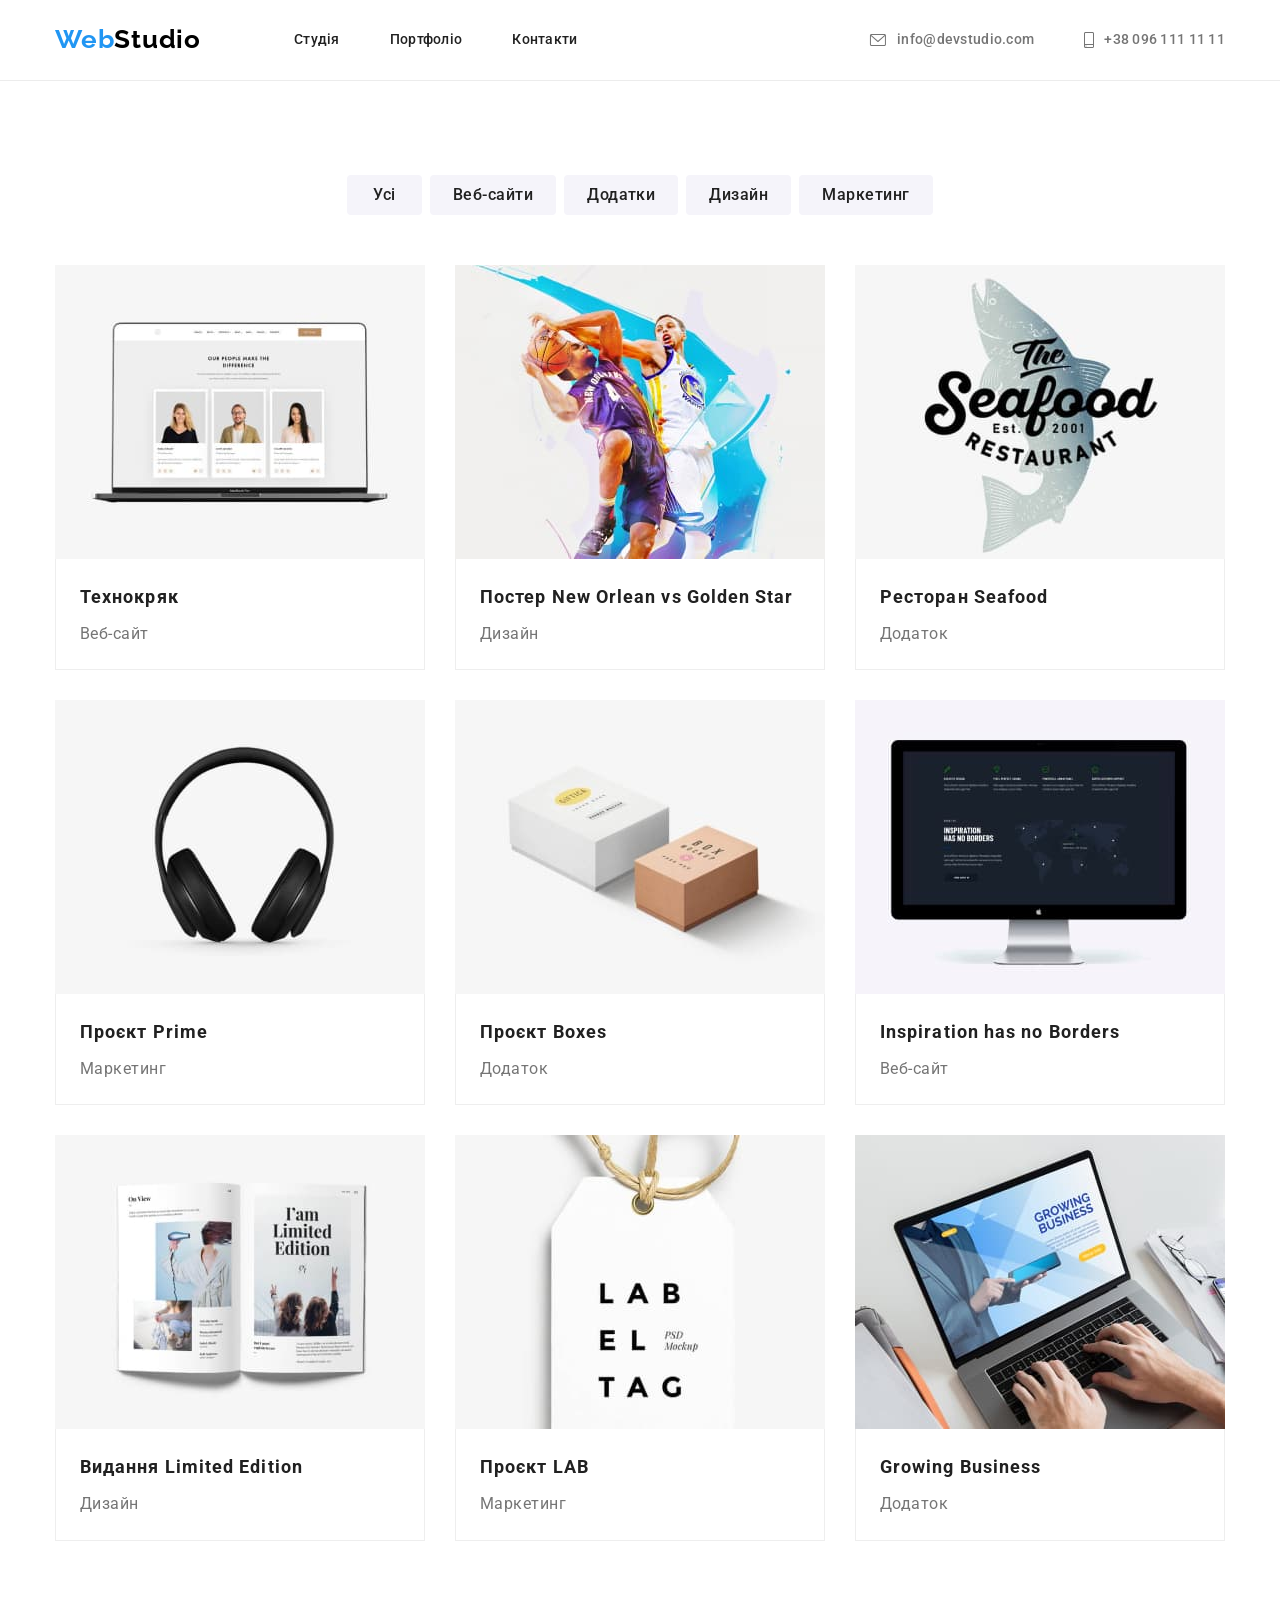
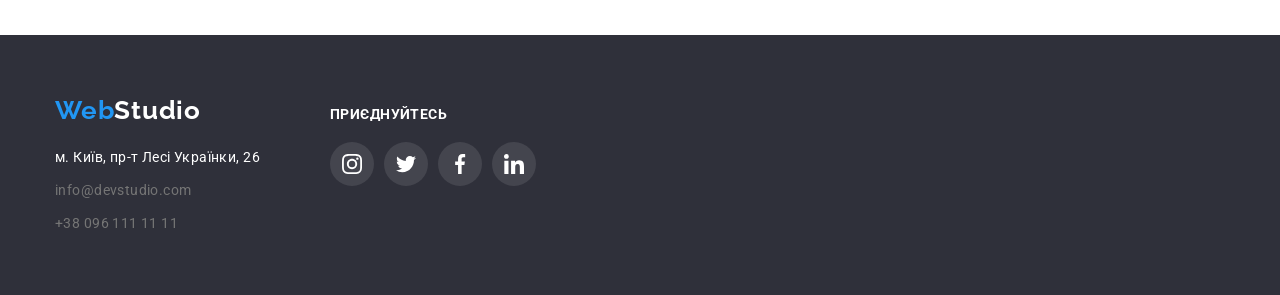
==== portfolio.html @ bf519549 "Initial commit" ====
<!DOCTYPE html>
<html lang="uk">
  <head>
    <meta charset="UTF-8" />
    <meta http-equiv="X-UA-Compatible" content="IE=edge" />
    <meta name="viewport" content="width=device-width, initial-scale=1.0" />
    <title>WebStudio</title>
    <!-- fonts -->
    <link rel="preconnect" href="https://fonts.googleapis.com" />
    <link rel="preconnect" href="https://fonts.gstatic.com" crossorigin />
    <link rel="preconnect" href="https://fonts.googleapis.com" />
    <link rel="preconnect" href="https://fonts.gstatic.com" crossorigin />
    <link
      href="https://fonts.googleapis.com/css2?family=Raleway:wght@700&family=Roboto:wght@400;500;700;900&display=swap"
      rel="stylesheet"
    />
    <!-- modern-normalize -->
    <link
      rel="stylesheet"
      href="https://cdnjs.cloudflare.com/ajax/libs/modern-normalize/1.1.0/modern-normalize.min.css"
      integrity="sha512-wpPYUAdjBVSE4KJnH1VR1HeZfpl1ub8YT/NKx4PuQ5NmX2tKuGu6U/JRp5y+Y8XG2tV+wKQpNHVUX03MfMFn9Q=="
      crossorigin="anonymous"
      referrerpolicy="no-referrer"
    />
    <!-- custom styles -->
    <link rel="stylesheet" href="./css/styles.css" />
  </head>
  <body>
    <header>
      <div class="container header">
        <nav class="nav">
          <a class="logo logo-header" href="./index.html"
            ><span class="logo-color">Web</span>Studio</a
          >
          <ul class="nav-list">
            <li class="nav-list-item">
              <a class="nav-list-item-link display-block" href="./index.html"
                >Студія</a
              >
            </li>
            <li class="nav-list-item">
              <a
                class="nav-list-item-link display-block"
                href="./portfolio.html"
                >Портфоліо</a
              >
            </li>
            <li class="nav-list-item">
              <a class="nav-list-item-link display-block" href="#contacts-link"
                >Контакти</a
              >
            </li>
          </ul>
        </nav>
        <ul class="header-contacts">
          <li class="header-contacts-item">
            <a
              class="header-contacts-item-link display-block"
              href="mailto:info@devstudio.com"
            >
              <svg class="icon-contacts" width="18" height="12">
                <use href="./images/icons.svg#icon-mail"></use>
              </svg>
              info@devstudio.com</a
            >
          </li>
          <li class="header-contacts-item">
            <a
              class="header-contacts-item-link display-block"
              href="tel:+380961111111"
            >
              <svg class="icon-contacts" width="10" height="16">
                <use href="./images/icons.svg#icon-smartphone"></use>
              </svg>
              +38 096 111 11 11</a
            >
          </li>
        </ul>
      </div>
    </header>
    <main>
      <section class="section">
        <div class="container">
          <h1 class="hidden-title">Проєкти портфоліо</h1>
          <ul class="filter-list">
            <li class="filter-list-item">
              <button class="filter-list-button all-btn" type="button">
                Усі
              </button>
            </li>
            <li class="filter-list-item">
              <button class="filter-list-button secondary-btn" type="button">
                Веб-сайти
              </button>
            </li>
            <li class="filter-list-item">
              <button class="filter-list-button secondary-btn" type="button">
                Додатки
              </button>
            </li>
            <li class="filter-list-item">
              <button class="filter-list-button secondary-btn" type="button">
                Дизайн
              </button>
            </li>

            <li class="filter-list-item-button">
              <button class="filter-list-button secondary-btn" type="button">
                Маркетинг
              </button>
            </li>
          </ul>
          <ul class="portfolio-content-list">
            <li class="portfolio-content-list-item">
              <a href="" class="portfolio-card">
                <img
                  src="./images/technocrack.jpg"
                  alt="зразок веб-сайту"
                  width="370"
                  height="294"
                />
                <div class="portfolio-content-list-text">
                  <h2 class="portfolio-content-list-item-heading">Технокряк</h2>
                  <p class="portfolio-content-list-item-text">Веб-сайт</p>
                </div>
              </a>
            </li>
            <li class="portfolio-content-list-item">
              <a href="" class="portfolio-card">
                <img
                  src="./images/poster.jpg"
                  alt="постер нба"
                  width="370"
                  height="294"
                />
                <div class="portfolio-content-list-text">
                  <h2 class="portfolio-content-list-item-heading">
                    Постер New Orlean vs Golden Star
                  </h2>
                  <p class="portfolio-content-list-item-text">Дизайн</p>
                </div>
              </a>
            </li>
            <li class="portfolio-content-list-item">
              <a href="" class="portfolio-card">
                <img
                  src="./images/seafood.jpg"
                  alt="логотип ресторану"
                  width="370"
                  height="294"
                />
                <div class="portfolio-content-list-text">
                  <h2 class="portfolio-content-list-item-heading">
                    Ресторан Seafood
                  </h2>
                  <p class="portfolio-content-list-item-text">Додаток</p>
                </div>
              </a>
            </li>
            <li class="portfolio-content-list-item">
              <a href="" class="portfolio-card">
                <img
                  src="./images/prime.jpg"
                  alt="слухавки"
                  width="370"
                  height="294"
                />
                <div class="portfolio-content-list-text">
                  <h2 class="portfolio-content-list-item-heading">
                    Проєкт Prime
                  </h2>
                  <p class="portfolio-content-list-item-text">Маркетинг</p>
                </div>
              </a>
            </li>
            <li class="portfolio-content-list-item">
              <a href="" class="portfolio-card">
                <img
                  src="./images/boxes.jpg"
                  alt="коробки"
                  width="370"
                  height="294"
                />
                <div class="portfolio-content-list-text">
                  <h2 class="portfolio-content-list-item-heading">
                    Проєкт Boxes
                  </h2>
                  <p class="portfolio-content-list-item-text">Додаток</p>
                </div>
              </a>
            </li>
            <li class="portfolio-content-list-item">
              <a href="" class="portfolio-card">
                <img
                  src="./images/noborders.jpg"
                  alt="зразок веб-сайту"
                  width="370"
                  height="294"
                />
                <div class="portfolio-content-list-text">
                  <h2 class="portfolio-content-list-item-heading">
                    Inspiration has no Borders
                  </h2>
                  <p class="portfolio-content-list-item-text">Веб-сайт</p>
                </div>
              </a>
            </li>
            <li class="portfolio-content-list-item">
              <a href="" class="portfolio-card">
                <img
                  src="./images/le.jpg"
                  alt="зразок оформлення сторінок"
                  width="370"
                  height="294"
                />
                <div class="portfolio-content-list-text">
                  <h2 class="portfolio-content-list-item-heading">
                    Видання Limited Edition
                  </h2>
                  <p class="portfolio-content-list-item-text">Дизайн</p>
                </div>
              </a>
            </li>
            <li class="portfolio-content-list-item">
              <a href="" class="portfolio-card">
                <img
                  src="./images/lab.jpg"
                  alt="проєкт лаб"
                  width="370"
                  height="294"
                />
                <div class="portfolio-content-list-text">
                  <h2 class="portfolio-content-list-item-heading">
                    Проєкт LAB
                  </h2>
                  <p class="portfolio-content-list-item-text">Маркетинг</p>
                </div>
              </a>
            </li>
            <li class="portfolio-content-list-item">
              <a href="" class="portfolio-card">
                <img
                  src="./images/business.jpg"
                  alt="зразок додатку"
                  width="370"
                  height="294"
                />
                <div class="portfolio-content-list-text">
                  <h2 class="portfolio-content-list-item-heading">
                    Growing Business
                  </h2>
                  <p class="portfolio-content-list-item-text">Додаток</p>
                </div>
              </a>
            </li>
          </ul>
        </div>
      </section>
    </main>
    <footer class="contacts" id="contacts-link">
      <div class="container footer">
        <div>
          <a class="logo footer-logo" href="./index.html"
            ><span class="logo-footer-color">Web</span>Studio</a
          >
          <address>
            <ul class="address-list">
              <li class="address-list-item">
                <a
                  class="map-link"
                  href="https://goo.gl/maps/me57YFcmaELghzEW9"
                  target="_blank"
                  rel="noopener noreferrer nofollow"
                  >м. Київ, пр-т Лесі Українки, 26</a
                >
              </li>
              <li class="address-list-item">
                <a class="mail-link" href="mailto:info@devstudio.com"
                  >info@devstudio.com</a
                >
              </li>
              <li class="address-list-item">
                <a class="tel-link" href="tel:+380961111111"
                  >+38 096 111 11 11</a
                >
              </li>
            </ul>
          </address>
        </div>
        <div class="join">
          <p class="footer-heading-socials">приєднуйтесь</p>
          <ul class="socials-list">
            <li class="socials-list-item">
              <a
                class="socials-footer-list-item-link"
                href="https://www.instagram.com"
                target="_blank"
                rel="noreferrer noopener nofollow"
                aria-label="instagram"
              >
                <svg class="socials-footer-icon" width="20" height="20">
                  <use href="./images/icons.svg#icon-instagram"></use>
                </svg>
              </a>
            </li>
            <li class="socials-list-item">
              <a
                class="socials-footer-list-item-link"
                href="https://twitter.com"
                target="_blank"
                rel="noreferrer noopener nofollow"
                aria-label="twitter"
              >
                <svg class="socials-footer-icon" width="20" height="20">
                  <use href="./images/icons.svg#icon-twitter"></use>
                </svg>
              </a>
            </li>
            <li class="socials-list-item">
              <a
                class="socials-footer-list-item-link"
                href="https://www.facebook.com"
                target="_blank"
                rel="noreferrer noopener nofollow"
                aria-label="facebook"
              >
                <svg class="socials-footer-icon" width="20" height="20">
                  <use href="./images/icons.svg#icon-facebook"></use>
                </svg>
              </a>
            </li>
            <li class="socials-list-item">
              <a
                class="socials-footer-list-item-link"
                href="https://www.linkedin.com "
                target="_blank"
                rel="noreferrer noopener nofollow"
                aria-label="linkedin"
              >
                <svg class="socials-footer-icon" width="20" height="20">
                  <use href="./images/icons.svg#icon-linkedin"></use>
                </svg>
              </a>
            </li>
          </ul>
        </div>
      </div>
    </footer>
  </body>
</html>
---- css/styles.css ----
:root {
  /* Fonts */
  --primary-text-color: #757575;
  --title-text-color: #212121;
  --secondary-title-text-color: #ffffff;
  --secondary-text-color: #2196f3;
  --logo-text-color: #000000;
  --address-text-color: #ffffff 0.6;
  --icon-color: #afb1b8;
  /* Background */
  --footer-background-color: #2f303a;
  --team-section-background-color: #f5f4fa;
  --hero-btn-active-color: #188ce8;
  --header-border-bottom-color: #ececec;
  --portfolio-content-border-color: #eeeeee;
  --footer-icon-bgcolor: rgba(255, 255, 255, 0.1);
  --hero-background: #c4c4c4;
}
h1,
h2,
h3,
h4,
h5,
h6,
p,
ul {
  margin: 0;
  padding: 0;
  border: 0;
  font-size: 100%;
  font: inherit;
  vertical-align: baseline;
}
img {
  display: block;
  min-width: 100%;
  height: auto;
}
.nav-list,
.header-contacts,
.features-list,
.what-are-we-list,
.our-team-list,
.address-list,
.filter-list,
.portfolio-content-list,
.socials-list,
.clients-list {
  list-style: none;
}
.container {
  width: 1200px;
  margin-left: auto;
  margin-right: auto;
  padding-right: 15px;
  padding-left: 15px;
}

.section {
  padding: 94px 0;
}
.what-are-we-section {
  padding-top: 0;
}
.display-block {
  display: block;
}
body {
  font-family: "Roboto", sans-serif;
  font-size: 14px;
  line-height: 1.7;
  letter-spacing: 0.03em;

  color: var(--primary-text-color);
}
/* header */
.header,
.nav {
  display: flex;
  align-items: center;
}
header {
  border-bottom: 1px solid var(--header-border-bottom-color);
}
.logo {
  font-family: "Raleway", sans-serif;
  font-weight: 700;
  font-size: 26px;
  line-height: 1.2;
  letter-spacing: 0.03em;

  color: var(--logo-text-color);
  text-decoration: none;
  text-transform: capitalize;
}
.logo-header {
  margin-right: 93px;
}
.logo-color {
  color: var(--secondary-text-color);
}
.nav-list {
  display: flex;
}
.header-contacts {
  display: flex;
  margin-left: auto;
}
.header-contacts-item:not(:last-child) {
  margin-right: 50px;
}

.nav-list-item-link,
.header-contacts-item-link {
  padding-top: 32px;
  padding-bottom: 32px;

  font-weight: 500;
  font-size: 14px;
  line-height: 1.14;
  letter-spacing: 0.02em;

  color: var(--title-text-color);
  text-decoration: none;
}
.header-contacts-item-link {
  display: flex;
  align-items: center;
}
.icon-contacts {
  margin-right: 10px;
  fill: currentColor;
}
.nav-list-item:not(:last-child) {
  margin-right: 50px;
}
.header-contacts-item-link {
  color: var(--primary-text-color);
}
.nav-list-item-link:hover,
.nav-list-item-link:focus,
.nav-list-item-link:active,
.header-contacts-item-link:hover,
.header-contacts-item-link:focus,
.header-contacts-item-link:active {
  color: var(--secondary-text-color);
}
/* main */
/* hero */
.hero {
  max-width: 1600px;
  padding: 200px 0;
  margin-left: auto;
  margin-right: auto;
  text-align: center;

  background-color: var(--hero-background);
  background-image: linear-gradient(
      rgba(47, 48, 58, 0.4),
      rgba(47, 48, 58, 0.4)
    ),
    url(../images/hero.jpg);
  background-repeat: no-repeat;
  background-position: center;
  background-size: cover;
}
.hero-title {
  margin-bottom: 30px;
  margin-right: auto;
  margin-left: auto;
  width: 696px;

  font-weight: 900;
  font-size: 44px;
  line-height: 1.36;
  text-align: center;
  letter-spacing: 0.06em;
  text-transform: uppercase;

  color: var(--secondary-title-text-color);
}

.hero-btn {
  padding: 10px 32px;

  font-weight: 700;
  font-size: 16px;
  line-height: 1.88;
  text-align: center;
  letter-spacing: 0.06em;

  color: var(--secondary-title-text-color);
  background-color: var(--secondary-text-color);
  cursor: pointer;
  box-shadow: 0px 4px 4px rgba(0, 0, 0, 0.15);
  border-radius: 4px;
  border: none;
}
.hero-btn:hover,
.hero-btn:focus {
  background-color: var(--hero-btn-active-color);
}
/* features */
.hidden-title {
  position: absolute;
  white-space: nowrap;
  width: 1px;
  height: 1px;
  overflow: hidden;
  border: 0;
  padding: 0;
  clip: rect(0 0 0 0);
  -webkit-clip-path: inset(50%);
  clip-path: inset(50%);
  margin: -1px;
}
.features-list {
  display: flex;
}
.features-list-item {
  width: calc((100%-30 * 3) / 4);
}
.features-icon-background {
  display: flex;
  justify-content: center;
  align-items: center;
  height: 120px;
  margin-bottom: 30px;
  background-color: var(--team-section-background-color);
  border-radius: 4px;
}
.features-list-item:not(:last-child) {
  margin-right: 30px;
}
.features-list-item-heading {
  margin-bottom: 10px;

  font-weight: 700;
  font-size: 14px;
  line-height: 1.14;
  text-transform: uppercase;

  color: var(--title-text-color);
}
/* What are we, our team */
.what-are-we-title,
.our-team-title,
.clients {
  text-align: center;
  margin-bottom: 50px;

  font-weight: 700;
  font-size: 36px;
  line-height: 1.17;
  text-align: center;
  letter-spacing: 0.03em;
  color: var(--title-text-color);
}
.what-are-we-list {
  display: flex;
}
.what-are-we-list-item {
  display: block;
}
.what-are-we-list-item:not(:last-child) {
  margin-right: 30px;
}
.our-team {
  background-color: var(--team-section-background-color);
}
.our-team-list {
  display: flex;
  gap: 30px;
}
.our-team-list-item {
  background: var(--secondary-title-text-color);

  box-shadow: 0px 1px 3px #0000001f, 0px 1px 1px #00000024,
    0px 2px 1px #00000033;
  border-radius: 0px 0px 4px 4px;
}
.our-team-list-item-text {
  margin-bottom: 16px;
}
.our-team-content {
  padding: 30px 32px;
}
.our-team-list-item-heading {
  margin-bottom: 10px;

  font-weight: 500;
  font-size: 16px;
  line-height: 1.2;
  letter-spacing: 0.03em;
  text-align: center;
  color: var(--title-text-color);
}
.our-team-list-item-text {
  font-size: 16px;
  line-height: 1.2;
  letter-spacing: 0.03em;
  text-align: center;
}
.socials-list {
  display: flex;
  justify-content: center;
  gap: 10px;
}

.socials-list-item-link {
  display: flex;
  width: 44px;
  height: 44px;
  justify-content: center;
  align-items: center;
  border-radius: 50%;
  fill: var(--icon-color);
}
.socials-list-item-link:hover,
.socials-list-item-link:focus {
  background-color: var(--secondary-text-color);
}
.socials-list-item-link:hover,
.socials-list-item-link:focus .socials-icon {
  fill: var(--secondary-title-text-color);
}
/* Clients */
.clients-list {
  display: flex;
}
.clients-list-item:not(:last-child) {
  margin-right: 30px;
}
.clients-list-item {
  width: 170px;
  height: 92px;
}
.clients-link {
  display: flex;
  align-items: center;
  justify-content: center;
  width: 100%;
  height: 100%;

  fill: var(--icon-color);
  border: 1px solid var(--icon-color);
  border-radius: 4px;
}
.clients-link:hover,
.clients-link:focus,
.clients-link:active .client {
  border: 1px solid var(--secondary-text-color);
  fill: var(--secondary-text-color);
}
/* footer */
footer {
  padding-top: 60px;
  padding-bottom: 60px;
}
address {
  font-style: inherit;
}
.footer {
  display: flex;
  align-items: baseline;
  gap: 70px;
}
.contacts {
  background-color: var(--footer-background-color);
}

.footer-logo {
  display: inline-block;
  margin-bottom: 20px;

  color: var(--secondary-title-text-color);
}
.logo-footer-color {
  color: var(--secondary-text-color);
}

.address-list-item:not(:last-child) {
  margin-bottom: 9px;
}
.map-link {
  text-decoration: none;
  color: var(--secondary-title-text-color);
}
.mail-link,
.tel-link {
  text-decoration: none;
  color: var(--address-text-color);
}
.footer-heading-socials {
  font-weight: 700;
  font-size: 14px;
  line-height: 16px;
  letter-spacing: 0.03em;
  text-transform: uppercase;

  color: var(--secondary-title-text-color);
}
.footer-heading-socials {
  margin-bottom: 20px;
}
.socials-footer-list-item-link {
  display: flex;
  width: 44px;
  height: 44px;
  justify-content: center;
  align-items: center;
  border-radius: 50%;
  background-color: var(--footer-icon-bgcolor);
  fill: var(--secondary-title-text-color);
}
.socials-footer-list-item-link:hover,
.socials-footer-list-item-link:focus,
.socials-footer-list-item-link:active {
  background-color: var(--secondary-text-color);
}

/* portfolio */
.section-portfolio {
  padding-top: 94px;
  padding-bottom: 94px;
}
.filter-list {
  display: flex;
  justify-content: center;
  margin-bottom: 50px;
}
.filter-list-item:not(:last-child) {
  margin-right: 8px;
}
.all-btn {
  padding: 7px 26px;
}
.secondary-btn {
  padding: 7px 23px;
}
.filter-list-button {
  font-style: inherit;
  font-weight: 500;
  font-size: 16px;
  line-height: 1.6;
  text-align: center;
  letter-spacing: 0.03em;
  color: var(--title-text-color);
  background-color: var(--team-section-background-color);
  cursor: pointer;
  border: none;
  border-radius: 4px;
}
.filter-list-button:hover,
.filter-list-button:focus,
.filter-list-button:active {
  font-weight: 500;
  font-size: 16px;
  line-height: 1.6;
  text-align: center;
  letter-spacing: 0.03em;
  color: var(--secondary-title-text-color);
  background-color: var(--secondary-text-color);
  box-shadow: 0px 3px 1px rgba(0, 0, 0, 0.1), 0px 1px 2px rgba(0, 0, 0, 0.08),
    0px 2px 2px rgba(0, 0, 0, 0.12);
}
.portfolio-card {
  display: block;
  text-decoration: none;
  color: inherit;
}
.portfolio-content-list {
  display: flex;
  flex-wrap: wrap;
  margin: -15px;
}
.portfolio-content-list-item {
  margin: 15px;
}
.portfolio-content-list-text {
  padding: 20px 24px;
  border-right: 1px solid var(--portfolio-content-border-color);
  border-bottom: 1px solid var(--portfolio-content-border-color);
  border-left: 1px solid var(--portfolio-content-border-color);
}
.portfolio-content-list-item-heading {
  margin-bottom: 4px;

  font-weight: 700;
  font-size: 18px;
  line-height: 2;
  letter-spacing: 0.06em;
  color: var(--title-text-color);
}
.portfolio-content-list-item-text {
  font-size: 16px;
  line-height: 1.9;
  letter-spacing: 0.03em;
}
.portfolio-card:hover,
.portfolio-card:focus {
  box-shadow: 0px 1px 1px rgba(0, 0, 0, 0.12), 0px 4px 4px rgba(0, 0, 0, 0.06),
    1px 4px 6px rgba(0, 0, 0, 0.16);
}
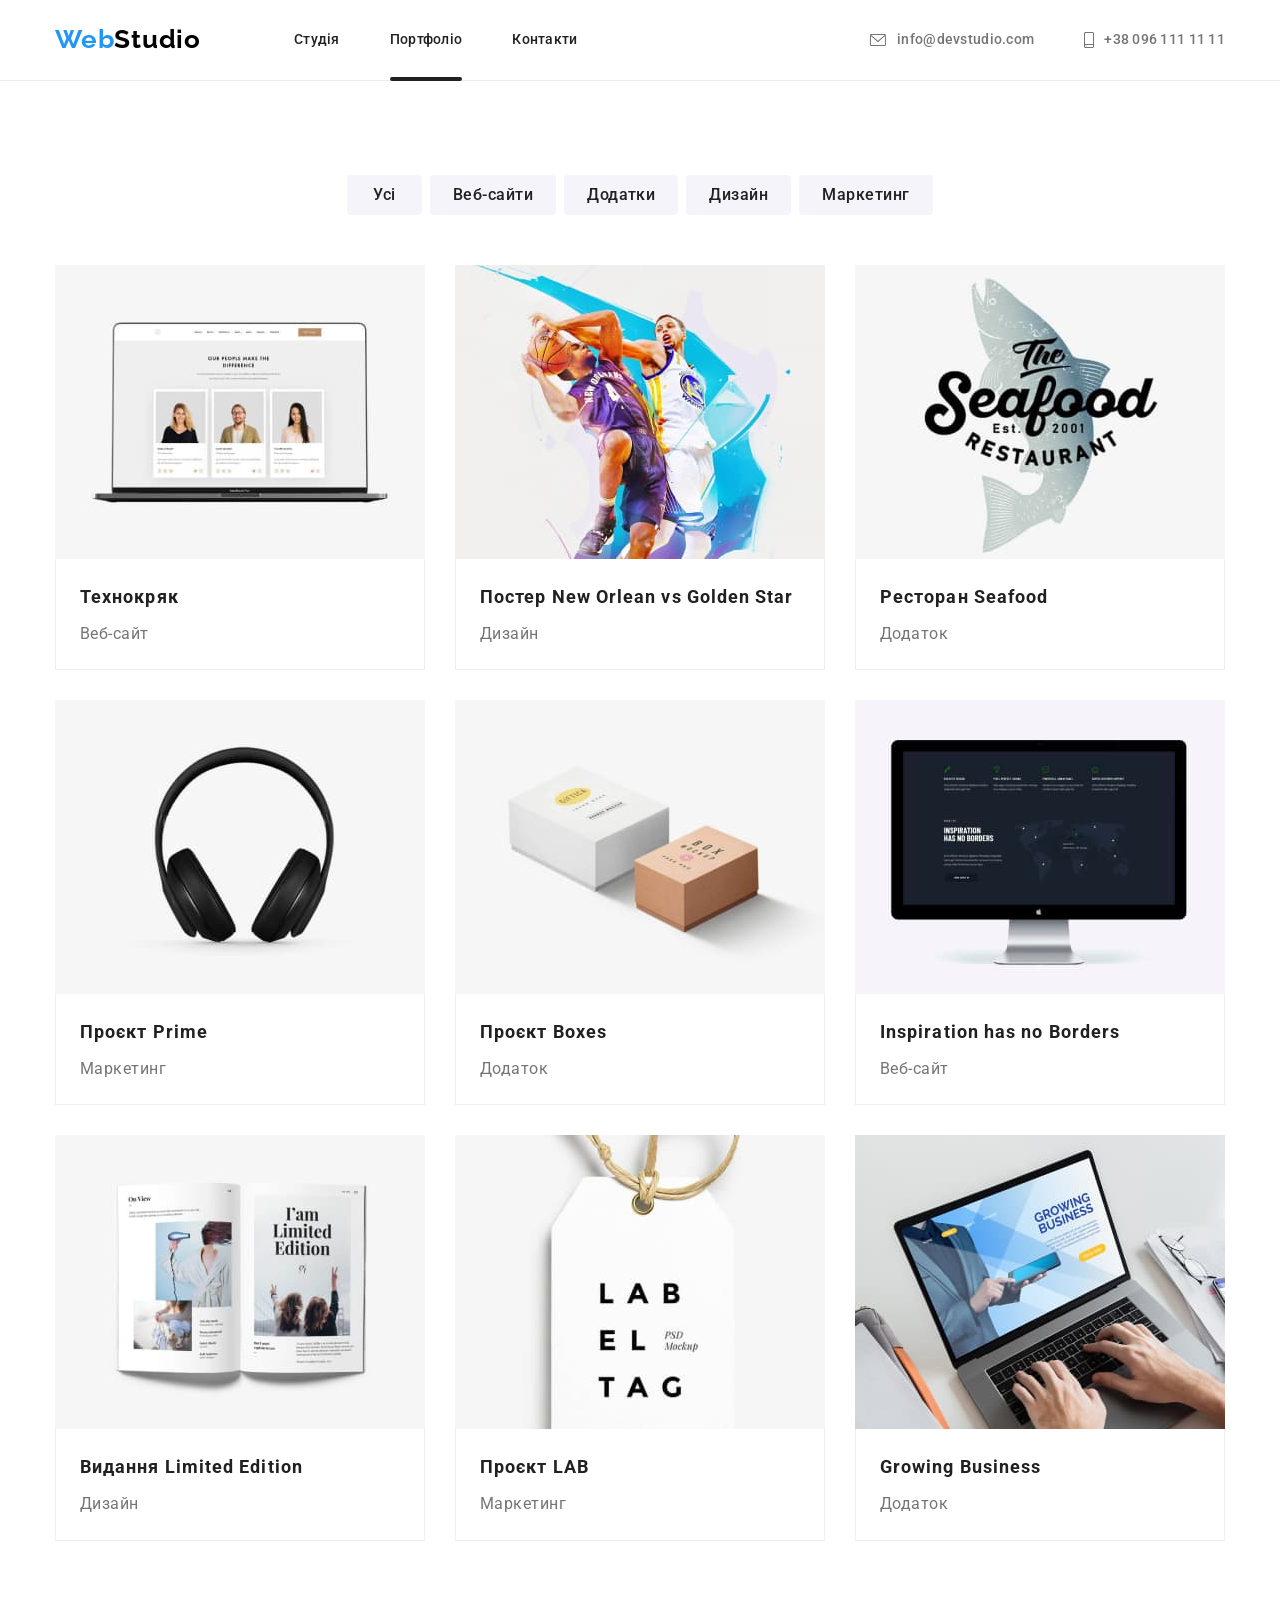
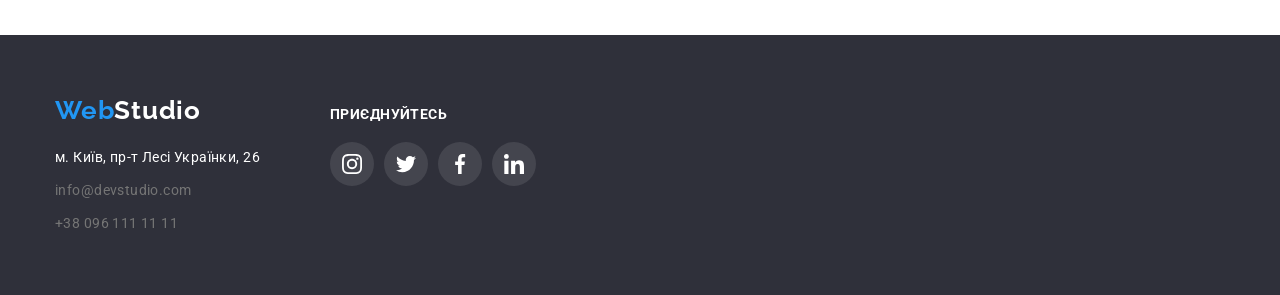
==== commit 991b4f01: "animations hw05" ====
--- a/portfolio.html
+++ b/portfolio.html
@@ -40,7 +40,7 @@
             </li>
             <li class="nav-list-item">
               <a
-                class="nav-list-item-link display-block"
+                class="nav-list-item-link display-block current-page"
                 href="./portfolio.html"
                 >Портфоліо</a
               >
@@ -113,12 +113,19 @@
           <ul class="portfolio-content-list">
             <li class="portfolio-content-list-item">
               <a href="" class="portfolio-card">
-                <img
-                  src="./images/technocrack.jpg"
-                  alt="зразок веб-сайту"
-                  width="370"
-                  height="294"
-                />
+                <div class="card-overlay-thumb">
+                  <img
+                    src="./images/technocrack.jpg"
+                    alt="зразок веб-сайту"
+                    width="370"
+                    height="294"
+                  />
+                  <p class="card-overlay">
+                    Ресурс пропонує комплексні пропозиції з різним рівнем
+                    функціоналу та сервісів. Все це дозволить відвідувачу
+                    отримати вичерпні відомості про компанію чи приватну особу.
+                  </p>
+                </div>
                 <div class="portfolio-content-list-text">
                   <h2 class="portfolio-content-list-item-heading">Технокряк</h2>
                   <p class="portfolio-content-list-item-text">Веб-сайт</p>
@@ -127,12 +134,15 @@
             </li>
             <li class="portfolio-content-list-item">
               <a href="" class="portfolio-card">
-                <img
-                  src="./images/poster.jpg"
-                  alt="постер нба"
-                  width="370"
-                  height="294"
-                />
+                <div class="card-overlay-thumb">
+                  <img
+                    src="./images/poster.jpg"
+                    alt="постер нба"
+                    width="370"
+                    height="294"
+                  />
+                  <p class="card-overlay"></p>
+                </div>
                 <div class="portfolio-content-list-text">
                   <h2 class="portfolio-content-list-item-heading">
                     Постер New Orlean vs Golden Star
@@ -143,12 +153,15 @@
             </li>
             <li class="portfolio-content-list-item">
               <a href="" class="portfolio-card">
-                <img
-                  src="./images/seafood.jpg"
-                  alt="логотип ресторану"
-                  width="370"
-                  height="294"
-                />
+                <div class="card-overlay-thumb">
+                  <img
+                    src="./images/seafood.jpg"
+                    alt="логотип ресторану"
+                    width="370"
+                    height="294"
+                  />
+                  <p class="card-overlay"></p>
+                </div>
                 <div class="portfolio-content-list-text">
                   <h2 class="portfolio-content-list-item-heading">
                     Ресторан Seafood
@@ -159,12 +172,15 @@
             </li>
             <li class="portfolio-content-list-item">
               <a href="" class="portfolio-card">
-                <img
-                  src="./images/prime.jpg"
-                  alt="слухавки"
-                  width="370"
-                  height="294"
-                />
+                <div class="card-overlay-thumb">
+                  <img
+                    src="./images/prime.jpg"
+                    alt="слухавки"
+                    width="370"
+                    height="294"
+                  />
+                  <p class="card-overlay"></p>
+                </div>
                 <div class="portfolio-content-list-text">
                   <h2 class="portfolio-content-list-item-heading">
                     Проєкт Prime
@@ -175,12 +191,15 @@
             </li>
             <li class="portfolio-content-list-item">
               <a href="" class="portfolio-card">
-                <img
-                  src="./images/boxes.jpg"
-                  alt="коробки"
-                  width="370"
-                  height="294"
-                />
+                <div class="card-overlay-thumb">
+                  <img
+                    src="./images/boxes.jpg"
+                    alt="коробки"
+                    width="370"
+                    height="294"
+                  />
+                  <p class="card-overlay"></p>
+                </div>
                 <div class="portfolio-content-list-text">
                   <h2 class="portfolio-content-list-item-heading">
                     Проєкт Boxes
@@ -191,12 +210,15 @@
             </li>
             <li class="portfolio-content-list-item">
               <a href="" class="portfolio-card">
-                <img
-                  src="./images/noborders.jpg"
-                  alt="зразок веб-сайту"
-                  width="370"
-                  height="294"
-                />
+                <div class="card-overlay-thumb">
+                  <img
+                    src="./images/noborders.jpg"
+                    alt="зразок веб-сайту"
+                    width="370"
+                    height="294"
+                  />
+                  <p class="card-overlay"></p>
+                </div>
                 <div class="portfolio-content-list-text">
                   <h2 class="portfolio-content-list-item-heading">
                     Inspiration has no Borders
@@ -207,12 +229,15 @@
             </li>
             <li class="portfolio-content-list-item">
               <a href="" class="portfolio-card">
-                <img
-                  src="./images/le.jpg"
-                  alt="зразок оформлення сторінок"
-                  width="370"
-                  height="294"
-                />
+                <div class="card-overlay-thumb">
+                  <img
+                    src="./images/le.jpg"
+                    alt="зразок оформлення сторінок"
+                    width="370"
+                    height="294"
+                  />
+                  <p class="card-overlay"></p>
+                </div>
                 <div class="portfolio-content-list-text">
                   <h2 class="portfolio-content-list-item-heading">
                     Видання Limited Edition
@@ -223,12 +248,15 @@
             </li>
             <li class="portfolio-content-list-item">
               <a href="" class="portfolio-card">
-                <img
-                  src="./images/lab.jpg"
-                  alt="проєкт лаб"
-                  width="370"
-                  height="294"
-                />
+                <div class="card-overlay-thumb">
+                  <img
+                    src="./images/lab.jpg"
+                    alt="проєкт лаб"
+                    width="370"
+                    height="294"
+                  />
+                  <p class="card-overlay"></p>
+                </div>
                 <div class="portfolio-content-list-text">
                   <h2 class="portfolio-content-list-item-heading">
                     Проєкт LAB
@@ -239,12 +267,15 @@
             </li>
             <li class="portfolio-content-list-item">
               <a href="" class="portfolio-card">
-                <img
-                  src="./images/business.jpg"
-                  alt="зразок додатку"
-                  width="370"
-                  height="294"
-                />
+                <div class="card-overlay-thumb">
+                  <img
+                    src="./images/business.jpg"
+                    alt="зразок додатку"
+                    width="370"
+                    height="294"
+                  />
+                  <p class="card-overlay"></p>
+                </div>
                 <div class="portfolio-content-list-text">
                   <h2 class="portfolio-content-list-item-heading">
                     Growing Business
--- a/css/styles.css
+++ b/css/styles.css
@@ -13,8 +13,10 @@
   --hero-btn-active-color: #188ce8;
   --header-border-bottom-color: #ececec;
   --portfolio-content-border-color: #eeeeee;
-  --footer-icon-bgcolor: rgba(255, 255, 255, 0.1);
+  --footer-icon-bgcolor: #ffffff1a;
   --hero-background: #c4c4c4;
+  --what-are-we-desription-bgc: #2f303acc;
+  --portfolio-card-overlay: #2196f3e6;
 }
 h1,
 h2,
@@ -112,6 +114,7 @@
 
 .nav-list-item-link,
 .header-contacts-item-link {
+  position: relative;
   padding-top: 32px;
   padding-bottom: 32px;
 
@@ -122,6 +125,23 @@
 
   color: var(--title-text-color);
   text-decoration: none;
+
+  transition-property: color;
+  transition-duration: 250ms;
+  transition-timing-function: cubic-bezier(0.4, 0, 0.2, 1);
+}
+.current-page::after {
+  content: "";
+  display: block;
+  margin-bottom: -1px;
+  position: absolute;
+  left: 0;
+  bottom: 0;
+  width: 100%;
+  height: 4px;
+
+  background-color: currentColor;
+  border-radius: 2px;
 }
 .header-contacts-item-link {
   display: flex;
@@ -195,10 +215,82 @@
   box-shadow: 0px 4px 4px rgba(0, 0, 0, 0.15);
   border-radius: 4px;
   border: none;
+
+  transition-property: color;
+  transition-duration: 250ms;
+  transition-timing-function: cubic-bezier(0.4, 0, 0.2, 1);
 }
 .hero-btn:hover,
 .hero-btn:focus {
   background-color: var(--hero-btn-active-color);
+}
+/* Modal */
+.backdrop {
+  position: fixed;
+  top: 0;
+  left: 0;
+  z-index: 1000;
+  width: 100%;
+  height: 100%;
+  background-color: rgba(0, 0, 0, 0.2);
+  opacity: 1;
+
+  transition-property: opacity;
+  transition-duration: 250ms;
+  transition-timing-function: cubic-bezier(0.4, 0, 0.2, 1);
+}
+.backdrop.is-hidden {
+  opacity: 0;
+  pointer-events: none;
+  /* visibility: hidden; */
+
+  transition-property: opacity;
+  transition-duration: 250ms;
+  transition-timing-function: cubic-bezier(0.4, 0, 0.2, 1);
+}
+.backdrop.is-hidden .modal {
+  transform: translate(-50%, -50%) scale(0.9);
+}
+
+.modal {
+  position: absolute;
+  top: 50%;
+  left: 50%;
+
+  transform: translate(-50%, -50%) scale(1);
+  min-height: 581px;
+  min-width: 528px;
+  padding: 15px;
+
+  background-color: var(--secondary-title-text-color);
+  box-shadow: 0px 1px 3px rgba(0, 0, 0, 0.12), 0px 1px 1px rgba(0, 0, 0, 0.14),
+    0px 2px 1px rgba(0, 0, 0, 0.2);
+  border-radius: 4px;
+
+  transition-property: transform;
+  transition-duration: 250ms;
+  transition-timing-function: cubic-bezier(0.4, 0, 0.2, 1);
+}
+.modal-close {
+  display: flex;
+  justify-content: center;
+  align-items: center;
+  position: absolute;
+  top: 8px;
+  right: 8px;
+  width: 30px;
+  height: 30px;
+  background: #ffffff;
+  border: 1px solid rgba(0, 0, 0, 0.1);
+  border-radius: 50%;
+  cursor: pointer;
+
+  transition-property: border;
+  transition-duration: 250ms;
+  transition-timing-function: cubic-bezier(0.4, 0, 0.2, 1);
+}
+.modal-close:hover {
+  border: 1px solid var(--hero-btn-active-color);
 }
 /* features */
 .hidden-title {
@@ -261,6 +353,30 @@
 }
 .what-are-we-list-item {
   display: block;
+  position: relative;
+}
+.footer-heading-socials,
+.what-are-we-description {
+  font-weight: 700;
+  font-size: 14px;
+  line-height: calc(16 / 14);
+  letter-spacing: 0.03em;
+  text-transform: uppercase;
+
+  color: var(--secondary-title-text-color);
+}
+.what-are-we-description {
+  display: flex;
+  justify-content: center;
+  align-items: center;
+  width: 100%;
+  height: 70px;
+  position: absolute;
+  left: 0;
+  bottom: 0;
+  z-index: 1;
+
+  background-color: var(--what-are-we-desription-bgc);
 }
 .what-are-we-list-item:not(:last-child) {
   margin-right: 30px;
@@ -315,6 +431,11 @@
   align-items: center;
   border-radius: 50%;
   fill: var(--icon-color);
+  background-color: var(--secondary-title-text-color);
+
+  transition-property: background-color, fill;
+  transition-duration: 250ms;
+  transition-timing-function: cubic-bezier(0.4, 0, 0.2, 1);
 }
 .socials-list-item-link:hover,
 .socials-list-item-link:focus {
@@ -345,6 +466,10 @@
   fill: var(--icon-color);
   border: 1px solid var(--icon-color);
   border-radius: 4px;
+
+  transition-property: fill, border;
+  transition-duration: 250ms;
+  transition-timing-function: cubic-bezier(0.4, 0, 0.2, 1);
 }
 .clients-link:hover,
 .clients-link:focus,
@@ -391,15 +516,7 @@
   text-decoration: none;
   color: var(--address-text-color);
 }
-.footer-heading-socials {
-  font-weight: 700;
-  font-size: 14px;
-  line-height: 16px;
-  letter-spacing: 0.03em;
-  text-transform: uppercase;
-
-  color: var(--secondary-title-text-color);
-}
+
 .footer-heading-socials {
   margin-bottom: 20px;
 }
@@ -412,6 +529,10 @@
   border-radius: 50%;
   background-color: var(--footer-icon-bgcolor);
   fill: var(--secondary-title-text-color);
+
+  transition-property: background-color;
+  transition-duration: 250ms;
+  transition-timing-function: cubic-bezier(0.4, 0, 0.2, 1);
 }
 .socials-footer-list-item-link:hover,
 .socials-footer-list-item-link:focus,
@@ -450,15 +571,14 @@
   cursor: pointer;
   border: none;
   border-radius: 4px;
+
+  transition-property: color, background-color, box-shadow;
+  transition-duration: 250ms;
+  transition-timing-function: cubic-bezier(0.4, 0, 0.2, 1);
 }
 .filter-list-button:hover,
 .filter-list-button:focus,
 .filter-list-button:active {
-  font-weight: 500;
-  font-size: 16px;
-  line-height: 1.6;
-  text-align: center;
-  letter-spacing: 0.03em;
   color: var(--secondary-title-text-color);
   background-color: var(--secondary-text-color);
   box-shadow: 0px 3px 1px rgba(0, 0, 0, 0.1), 0px 1px 2px rgba(0, 0, 0, 0.08),
@@ -468,7 +588,45 @@
   display: block;
   text-decoration: none;
   color: inherit;
-}
+
+  transition-property: box-shadow;
+  transition-duration: 250ms;
+  transition-timing-function: cubic-bezier(0.4, 0, 0.2, 1);
+}
+.card-overlay-thumb {
+  position: relative;
+  overflow: hidden;
+}
+.card-overlay {
+  position: absolute;
+  top: 0;
+  left: 0;
+  width: 100%;
+  height: 100%;
+  overflow: hidden;
+  padding: 63px 24px;
+
+  font-size: 18px;
+  line-height: calc(28 / 18);
+  letter-spacing: 0.03em;
+
+  color: var(--secondary-title-text-color);
+  background-color: var(--portfolio-card-overlay);
+  transform: translateY(100%);
+
+  transition-property: transform;
+  transition-duration: 250ms;
+  transition-timing-function: cubic-bezier(0.4, 0, 0.2, 1);
+}
+.portfolio-card:hover .card-overlay {
+  transform: translateY(0);
+}
+.portfolio-card:hover,
+.portfolio-card:focus {
+  box-shadow: 0px 1px 1px rgba(0, 0, 0, 0.12), 0px 4px 4px rgba(0, 0, 0, 0.06),
+    1px 4px 6px rgba(0, 0, 0, 0.16);
+}
+
 .portfolio-content-list {
   display: flex;
   flex-wrap: wrap;
@@ -497,8 +655,3 @@
   line-height: 1.9;
   letter-spacing: 0.03em;
 }
-.portfolio-card:hover,
-.portfolio-card:focus {
-  box-shadow: 0px 1px 1px rgba(0, 0, 0, 0.12), 0px 4px 4px rgba(0, 0, 0, 0.06),
-    1px 4px 6px rgba(0, 0, 0, 0.16);
-}
